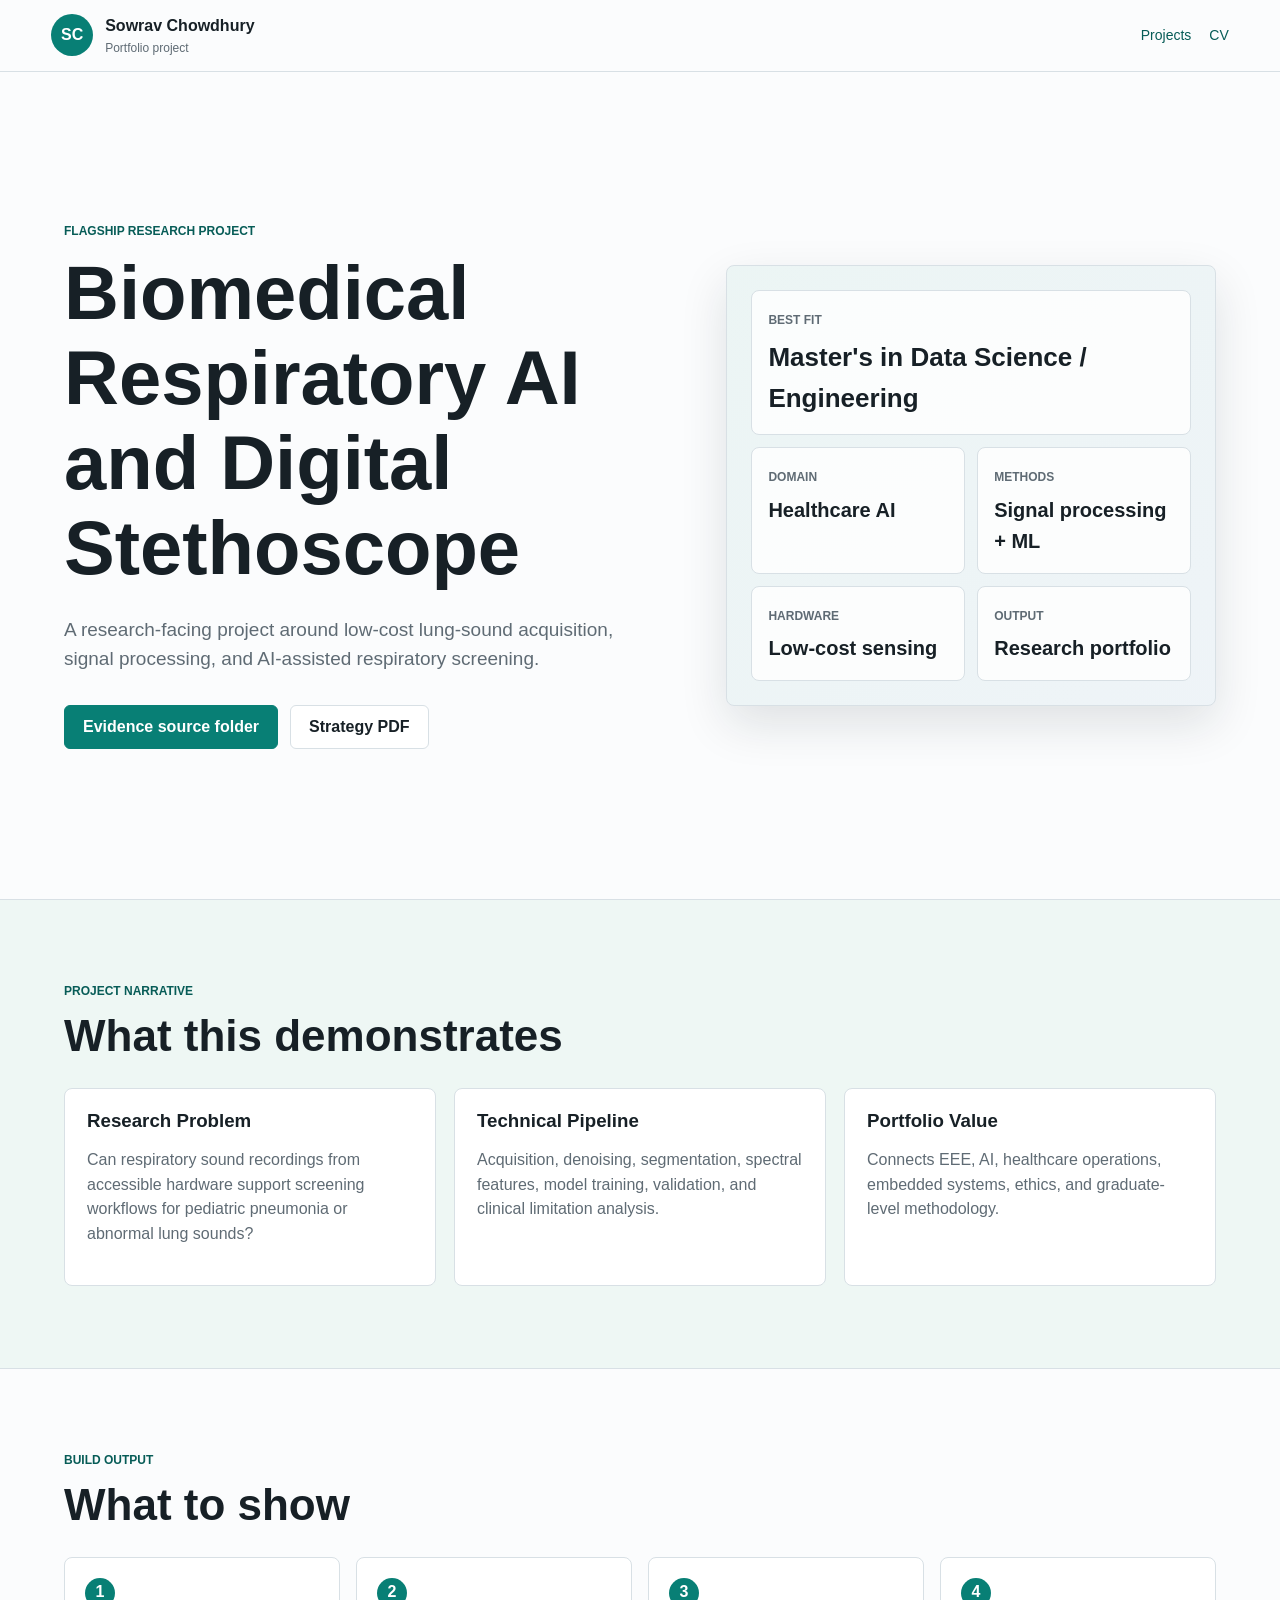
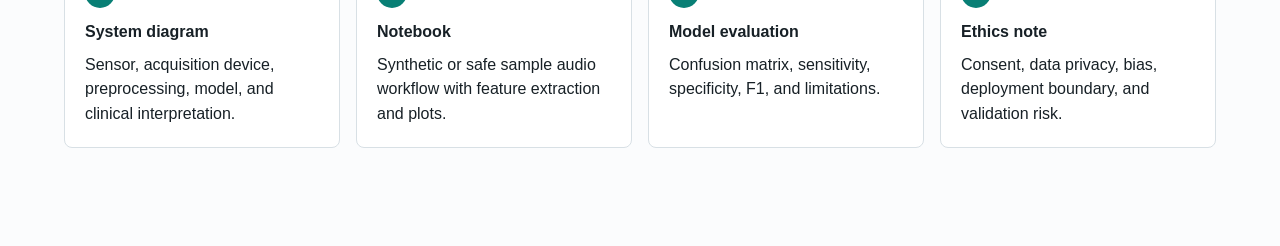
==== 01_respiratory_ai_and_digital_stethoscope/portfolio_project_biomedical_respiratory_ai/index.html @ dc75e339 "Build project portfolio website" ====
<!doctype html>
<html lang="en">
  <head>
    <meta charset="utf-8" />
    <meta name="viewport" content="width=device-width, initial-scale=1" />
    <title>Biomedical Respiratory AI | Sowrav Chowdhury</title>
    <link rel="stylesheet" href="../../site_assets/styles.css" />
  </head>
  <body>
    <header class="topbar">
      <a class="brand" href="../../index.html"><span class="brand-mark">SC</span><span><strong>Sowrav Chowdhury</strong><small>Portfolio project</small></span></a>
      <nav class="nav"><a href="../../index.html#projects">Projects</a><a href="../../00_profile_and_credentials/CV.pdf">CV</a></nav>
    </header>
    <main>
      <section class="hero">
        <div class="hero-copy">
          <p class="eyebrow">Flagship research project</p>
          <h1>Biomedical Respiratory AI and Digital Stethoscope</h1>
          <p class="lead">A research-facing project around low-cost lung-sound acquisition, signal processing, and AI-assisted respiratory screening.</p>
          <div class="hero-actions"><a class="button primary" href="../">Evidence source folder</a><a class="button" href="../../ULAB_Classroom_Drive_Portfolio_Project_Ideas.pdf">Strategy PDF</a></div>
        </div>
        <div class="hero-panel">
          <div class="signal-card main-signal"><span>Best fit</span><strong>Master's in Data Science / Engineering</strong></div>
          <div class="signal-grid">
            <div class="signal-card"><span>Domain</span><strong>Healthcare AI</strong></div>
            <div class="signal-card"><span>Methods</span><strong>Signal processing + ML</strong></div>
            <div class="signal-card"><span>Hardware</span><strong>Low-cost sensing</strong></div>
            <div class="signal-card"><span>Output</span><strong>Research portfolio</strong></div>
          </div>
        </div>
      </section>
      <section class="band">
        <div class="section-head"><p class="eyebrow">Project Narrative</p><h2>What this demonstrates</h2></div>
        <div class="proof-grid">
          <article><h3>Research Problem</h3><p>Can respiratory sound recordings from accessible hardware support screening workflows for pediatric pneumonia or abnormal lung sounds?</p></article>
          <article><h3>Technical Pipeline</h3><p>Acquisition, denoising, segmentation, spectral features, model training, validation, and clinical limitation analysis.</p></article>
          <article><h3>Portfolio Value</h3><p>Connects EEE, AI, healthcare operations, embedded systems, ethics, and graduate-level methodology.</p></article>
        </div>
      </section>
      <section class="projects-section">
        <div class="section-head"><p class="eyebrow">Build Output</p><h2>What to show</h2></div>
        <ol class="steps">
          <li><strong>System diagram</strong>Sensor, acquisition device, preprocessing, model, and clinical interpretation.</li>
          <li><strong>Notebook</strong>Synthetic or safe sample audio workflow with feature extraction and plots.</li>
          <li><strong>Model evaluation</strong>Confusion matrix, sensitivity, specificity, F1, and limitations.</li>
          <li><strong>Ethics note</strong>Consent, data privacy, bias, deployment boundary, and validation risk.</li>
        </ol>
      </section>
    </main>
  </body>
</html>
---- site_assets/styles.css ----
:root {
  --ink: #172026;
  --muted: #5f6b74;
  --line: #d8e0e5;
  --paper: #fbfcfd;
  --band: #eef7f4;
  --teal: #087f75;
  --teal-dark: #075c57;
  --gold: #b8872f;
  --blue: #2b6f9f;
  --red: #b24a3b;
  --shadow: 0 18px 48px rgba(20, 36, 42, 0.12);
}

* {
  box-sizing: border-box;
}

html {
  scroll-behavior: smooth;
}

body {
  margin: 0;
  font-family: Arial, Helvetica, sans-serif;
  color: var(--ink);
  background: var(--paper);
  line-height: 1.55;
}

a {
  color: var(--teal-dark);
  text-decoration: none;
}

a:hover {
  text-decoration: underline;
}

.topbar {
  position: sticky;
  top: 0;
  z-index: 10;
  display: flex;
  align-items: center;
  justify-content: space-between;
  gap: 24px;
  min-height: 72px;
  padding: 12px clamp(18px, 4vw, 56px);
  background: rgba(251, 252, 253, 0.94);
  border-bottom: 1px solid var(--line);
  backdrop-filter: blur(16px);
}

.brand {
  display: inline-flex;
  align-items: center;
  gap: 12px;
  color: var(--ink);
}

.brand:hover {
  text-decoration: none;
}

.brand-mark {
  display: grid;
  place-items: center;
  width: 42px;
  height: 42px;
  border-radius: 50%;
  background: var(--teal);
  color: #fff;
  font-weight: 700;
}

.brand strong,
.brand small {
  display: block;
}

.brand small {
  color: var(--muted);
  font-size: 12px;
}

.nav {
  display: flex;
  align-items: center;
  gap: 18px;
  font-size: 14px;
}

.hero {
  display: grid;
  grid-template-columns: minmax(0, 1.1fr) minmax(320px, 0.9fr);
  gap: clamp(28px, 5vw, 72px);
  min-height: calc(100vh - 72px);
  padding: clamp(44px, 7vw, 92px) clamp(18px, 5vw, 72px);
  align-items: center;
  border-bottom: 1px solid var(--line);
}

.eyebrow {
  margin: 0 0 10px;
  color: var(--teal-dark);
  font-size: 12px;
  font-weight: 700;
  letter-spacing: 0;
  text-transform: uppercase;
}

h1,
h2,
h3 {
  line-height: 1.12;
  letter-spacing: 0;
}

h1 {
  margin: 0;
  max-width: 840px;
  font-size: clamp(40px, 7vw, 76px);
}

.lead {
  max-width: 760px;
  margin: 24px 0 0;
  color: var(--muted);
  font-size: 19px;
}

.hero-actions {
  display: flex;
  flex-wrap: wrap;
  gap: 12px;
  margin-top: 32px;
}

.button {
  display: inline-flex;
  align-items: center;
  justify-content: center;
  min-height: 44px;
  padding: 0 18px;
  border: 1px solid var(--line);
  border-radius: 6px;
  color: var(--ink);
  background: #fff;
  font-weight: 700;
}

.button.primary {
  color: #fff;
  background: var(--teal);
  border-color: var(--teal);
}

.button:hover {
  text-decoration: none;
  transform: translateY(-1px);
}

.hero-panel {
  padding: 24px;
  border: 1px solid var(--line);
  border-radius: 8px;
  background:
    linear-gradient(135deg, rgba(8, 127, 117, 0.08), rgba(43, 111, 159, 0.08)),
    #fff;
  box-shadow: var(--shadow);
}

.signal-grid {
  display: grid;
  grid-template-columns: 1fr 1fr;
  gap: 12px;
  margin-top: 12px;
}

.signal-card {
  padding: 16px;
  border: 1px solid var(--line);
  border-radius: 8px;
  background: rgba(255, 255, 255, 0.82);
}

.signal-card span,
.metric span,
.tag {
  color: var(--muted);
  font-size: 12px;
  font-weight: 700;
  text-transform: uppercase;
}

.signal-card strong {
  display: block;
  margin-top: 6px;
  font-size: 20px;
}

.main-signal strong {
  font-size: 26px;
}

.band,
.projects-section,
.roadmap {
  padding: clamp(44px, 7vw, 82px) clamp(18px, 5vw, 72px);
}

.band {
  background: var(--band);
  border-bottom: 1px solid var(--line);
}

.section-head {
  max-width: 820px;
  margin-bottom: 28px;
}

.section-head h2 {
  margin: 0;
  font-size: clamp(28px, 4vw, 44px);
}

.section-head p:not(.eyebrow) {
  margin: 12px 0 0;
  color: var(--muted);
}

.proof-grid {
  display: grid;
  grid-template-columns: repeat(3, 1fr);
  gap: 18px;
}

.proof-grid article,
.project-card,
.chart-wrap {
  border: 1px solid var(--line);
  border-radius: 8px;
  background: #fff;
}

.proof-grid article {
  padding: 22px;
}

.proof-grid h3,
.project-body h3,
.chart-wrap h3 {
  margin: 0 0 10px;
}

.proof-grid p,
.project-body p,
.project-body li {
  color: var(--muted);
}

.project-grid {
  display: grid;
  grid-template-columns: repeat(2, minmax(0, 1fr));
  gap: 20px;
}

.project-card {
  overflow: hidden;
  box-shadow: 0 10px 28px rgba(20, 36, 42, 0.08);
}

.project-card.flagship {
  grid-column: span 2;
  display: grid;
  grid-template-columns: minmax(260px, 0.8fr) minmax(0, 1.2fr);
}

.project-visual {
  min-height: 220px;
  background: #dfecea;
  position: relative;
  overflow: hidden;
}

.project-body {
  padding: 24px;
}

.project-body h3 {
  font-size: 25px;
}

.project-body ul {
  padding-left: 18px;
}

.links {
  display: flex;
  flex-wrap: wrap;
  gap: 10px;
  margin-top: 18px;
}

.links a {
  display: inline-flex;
  align-items: center;
  min-height: 36px;
  padding: 0 12px;
  border: 1px solid var(--line);
  border-radius: 6px;
  background: #fff;
  font-size: 13px;
  font-weight: 700;
}

.links a:hover {
  text-decoration: none;
  border-color: var(--teal);
}

.respiratory-visual {
  display: grid;
  place-items: center;
  background: #ecf8f5;
}

.respiratory-visual span {
  position: absolute;
  width: 38%;
  height: 56%;
  border: 9px solid var(--teal);
  border-radius: 48% 48% 42% 42%;
}

.respiratory-visual span:nth-child(1) {
  left: 16%;
  transform: rotate(-8deg);
}

.respiratory-visual span:nth-child(2) {
  right: 16%;
  transform: rotate(8deg);
}

.respiratory-visual span:nth-child(3) {
  width: 8px;
  height: 62%;
  border: 0;
  border-radius: 0;
  background: var(--red);
}

.respiratory-visual span:nth-child(4) {
  width: 70%;
  height: 3px;
  border: 0;
  border-radius: 0;
  background: var(--gold);
  box-shadow: 0 22px 0 var(--gold), 0 -22px 0 var(--gold);
}

.chip-visual {
  display: grid;
  grid-template-columns: repeat(3, 1fr);
  gap: 12px;
  padding: 44px;
  background: #eff6ff;
}

.chip-visual span {
  border: 3px solid var(--blue);
  background: rgba(43, 111, 159, 0.12);
}

.plan-visual {
  background: #fffaf0;
}

.plan-visual span {
  position: absolute;
  border: 4px solid var(--gold);
}

.plan-visual span:nth-child(1) { inset: 32px 38px; }
.plan-visual span:nth-child(2) { left: 70px; top: 32px; bottom: 32px; width: 4px; background: var(--gold); }
.plan-visual span:nth-child(3) { left: 38px; right: 38px; top: 104px; height: 4px; background: var(--gold); }
.plan-visual span:nth-child(4) { right: 82px; top: 68px; width: 38px; height: 38px; border-radius: 50%; }

.waveform-visual {
  display: grid;
  place-items: center;
  background: #f0fdf4;
}

.waveform-visual svg {
  width: 92%;
}

.waveform-visual path {
  fill: none;
  stroke: var(--teal);
  stroke-width: 8;
}

.waveform-visual path:nth-child(2) {
  stroke: var(--gold);
  stroke-width: 5;
}

.control-visual {
  display: flex;
  align-items: center;
  justify-content: center;
  gap: 12px;
  padding: 24px;
  background: #f8fafc;
}

.control-visual span {
  padding: 12px;
  border: 2px solid var(--blue);
  border-radius: 6px;
  background: #fff;
  font-weight: 700;
}

.control-visual i {
  width: 32px;
  height: 2px;
  background: var(--blue);
}

.dashboard-visual {
  display: flex;
  align-items: end;
  justify-content: center;
  gap: 14px;
  padding: 42px;
  background: #fff7ed;
}

.dashboard-visual span {
  width: 28px;
  background: var(--red);
  border-radius: 4px 4px 0 0;
}

.dashboard {
  display: grid;
  grid-template-columns: repeat(4, 1fr);
  gap: 14px;
}

.metric {
  padding: 18px;
  border: 1px solid var(--line);
  border-radius: 8px;
  background: #fff;
}

.metric strong {
  display: block;
  margin-top: 4px;
  font-size: 28px;
}

.chart-wrap {
  margin-top: 22px;
  padding: 22px;
}

.bar-chart {
  display: grid;
  gap: 10px;
}

.bar-row {
  display: grid;
  grid-template-columns: minmax(160px, 260px) 1fr 42px;
  gap: 10px;
  align-items: center;
  font-size: 13px;
}

.bar-track {
  height: 12px;
  border-radius: 999px;
  background: #e2e8f0;
  overflow: hidden;
}

.bar-fill {
  height: 100%;
  border-radius: 999px;
  background: linear-gradient(90deg, var(--teal), var(--blue));
}

.evidence-links {
  margin-top: 18px;
}

.steps {
  display: grid;
  grid-template-columns: repeat(4, 1fr);
  gap: 16px;
  padding: 0;
  list-style: none;
  counter-reset: step;
}

.steps li {
  counter-increment: step;
  padding: 20px;
  border: 1px solid var(--line);
  border-radius: 8px;
  background: #fff;
}

.steps li::before {
  content: counter(step);
  display: grid;
  place-items: center;
  width: 30px;
  height: 30px;
  margin-bottom: 12px;
  border-radius: 50%;
  background: var(--teal);
  color: #fff;
  font-weight: 700;
}

.steps strong {
  display: block;
  margin-bottom: 8px;
}

.footer {
  display: flex;
  justify-content: space-between;
  gap: 18px;
  padding: 24px clamp(18px, 5vw, 72px);
  color: var(--muted);
  border-top: 1px solid var(--line);
}

@media (max-width: 900px) {
  .topbar,
  .footer {
    align-items: flex-start;
    flex-direction: column;
  }

  .nav {
    flex-wrap: wrap;
  }

  .hero,
  .project-card.flagship,
  .project-grid,
  .proof-grid,
  .dashboard,
  .steps {
    grid-template-columns: 1fr;
  }

  .project-card.flagship {
    display: block;
  }
}

@media (max-width: 560px) {
  .signal-grid {
    grid-template-columns: 1fr;
  }

  .bar-row {
    grid-template-columns: 1fr;
  }
}
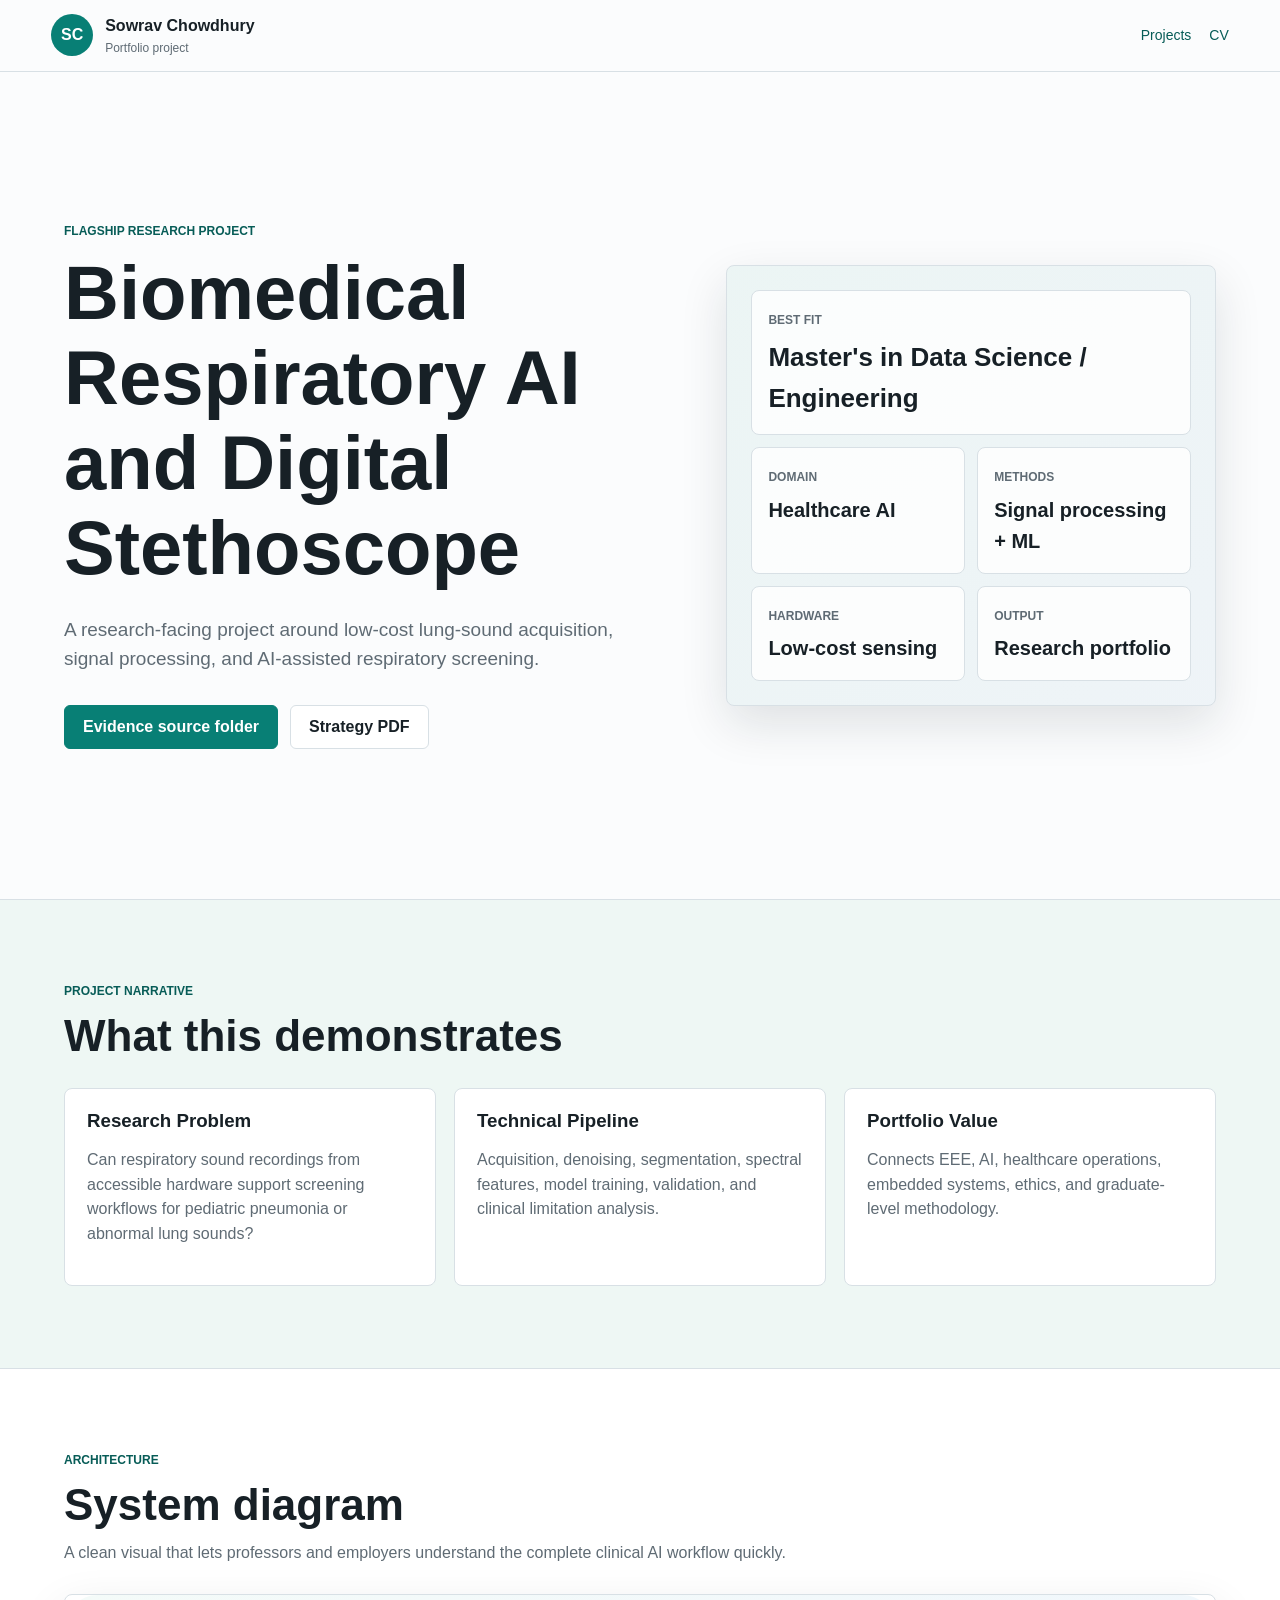
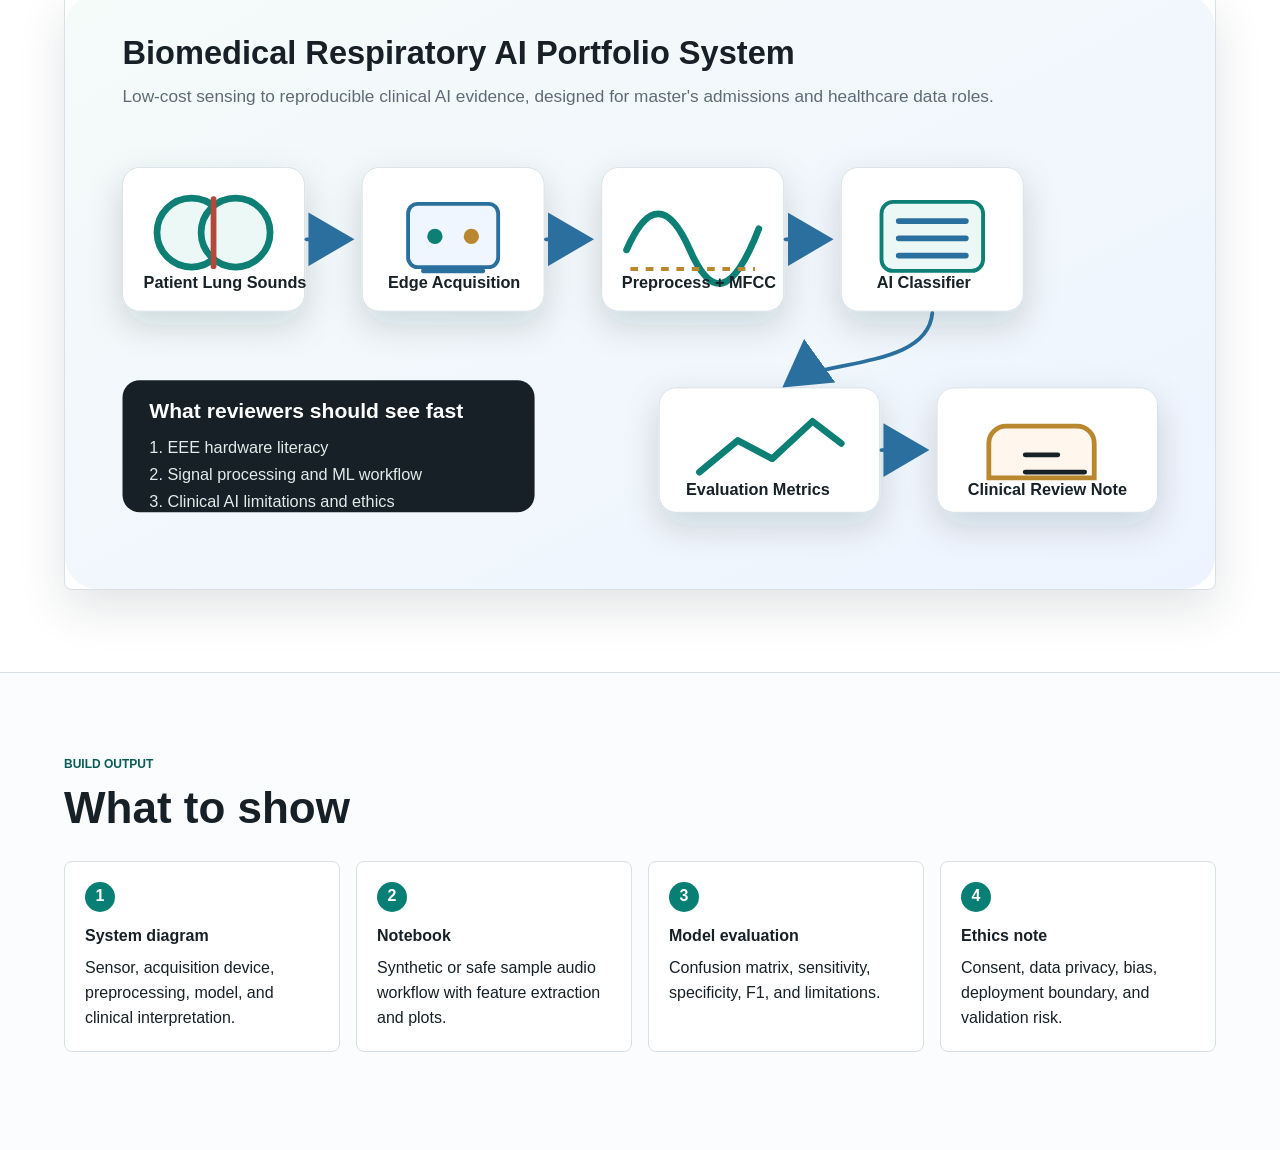
==== commit ce2a0580: "Add visual showcase diagrams and reports" ====
--- a/01_respiratory_ai_and_digital_stethoscope/portfolio_project_biomedical_respiratory_ai/index.html
+++ b/01_respiratory_ai_and_digital_stethoscope/portfolio_project_biomedical_respiratory_ai/index.html
@@ -37,6 +37,10 @@
           <article><h3>Portfolio Value</h3><p>Connects EEE, AI, healthcare operations, embedded systems, ethics, and graduate-level methodology.</p></article>
         </div>
       </section>
+      <section class="visual-showcase">
+        <div class="section-head"><p class="eyebrow">Architecture</p><h2>System diagram</h2><p>A clean visual that lets professors and employers understand the complete clinical AI workflow quickly.</p></div>
+        <img class="wide-diagram" src="../../site_assets/diagrams/respiratory_ai_system.svg" alt="Respiratory AI system architecture" />
+      </section>
       <section class="projects-section">
         <div class="section-head"><p class="eyebrow">Build Output</p><h2>What to show</h2></div>
         <ol class="steps">
--- a/site_assets/styles.css
+++ b/site_assets/styles.css
@@ -206,7 +206,8 @@
 
 .band,
 .projects-section,
-.roadmap {
+.roadmap,
+.visual-showcase {
   padding: clamp(44px, 7vw, 82px) clamp(18px, 5vw, 72px);
 }
 
@@ -238,10 +239,71 @@
 
 .proof-grid article,
 .project-card,
-.chart-wrap {
+.chart-wrap,
+.diagram-card {
   border: 1px solid var(--line);
   border-radius: 8px;
   background: #fff;
+}
+
+.visual-showcase {
+  border-bottom: 1px solid var(--line);
+  background: #fff;
+}
+
+.visual-showcase.alt {
+  background: var(--band);
+}
+
+.diagram-grid {
+  display: grid;
+  grid-template-columns: repeat(2, minmax(0, 1fr));
+  gap: 18px;
+}
+
+.diagram-card {
+  display: grid;
+  gap: 12px;
+  padding: 14px;
+  color: var(--ink);
+  box-shadow: 0 10px 28px rgba(20, 36, 42, 0.08);
+}
+
+.diagram-card.large {
+  grid-row: span 2;
+}
+
+.diagram-card:hover {
+  text-decoration: none;
+  border-color: var(--teal);
+  transform: translateY(-2px);
+}
+
+.diagram-card img,
+.wide-diagram {
+  display: block;
+  width: 100%;
+  height: auto;
+  border: 1px solid var(--line);
+  border-radius: 8px;
+  background: #fff;
+}
+
+.diagram-card span {
+  color: var(--ink);
+  font-weight: 700;
+}
+
+.wide-diagram {
+  box-shadow: var(--shadow);
+}
+
+.report-hero {
+  min-height: auto;
+}
+
+.report-scorecard {
+  align-self: stretch;
 }
 
 .proof-grid article {
@@ -561,7 +623,8 @@
   .project-grid,
   .proof-grid,
   .dashboard,
-  .steps {
+  .steps,
+  .diagram-grid {
     grid-template-columns: 1fr;
   }
 
